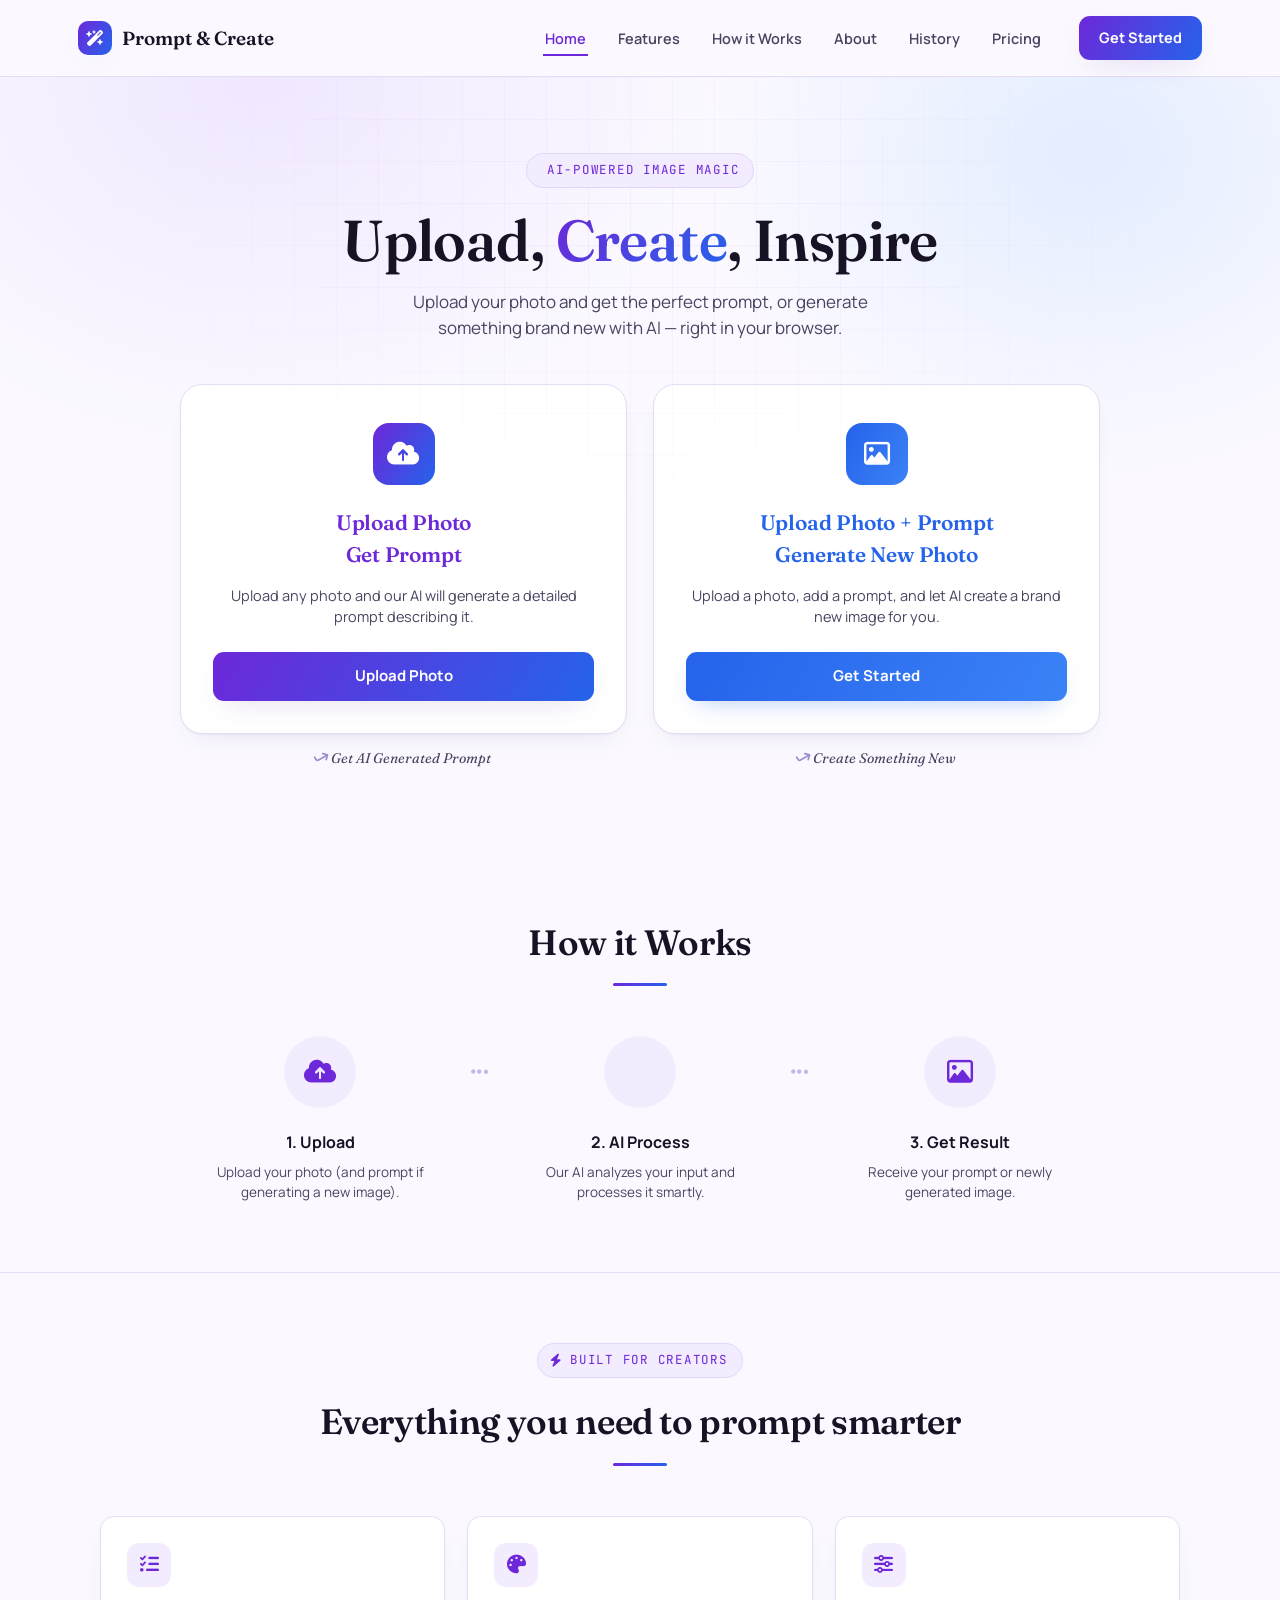
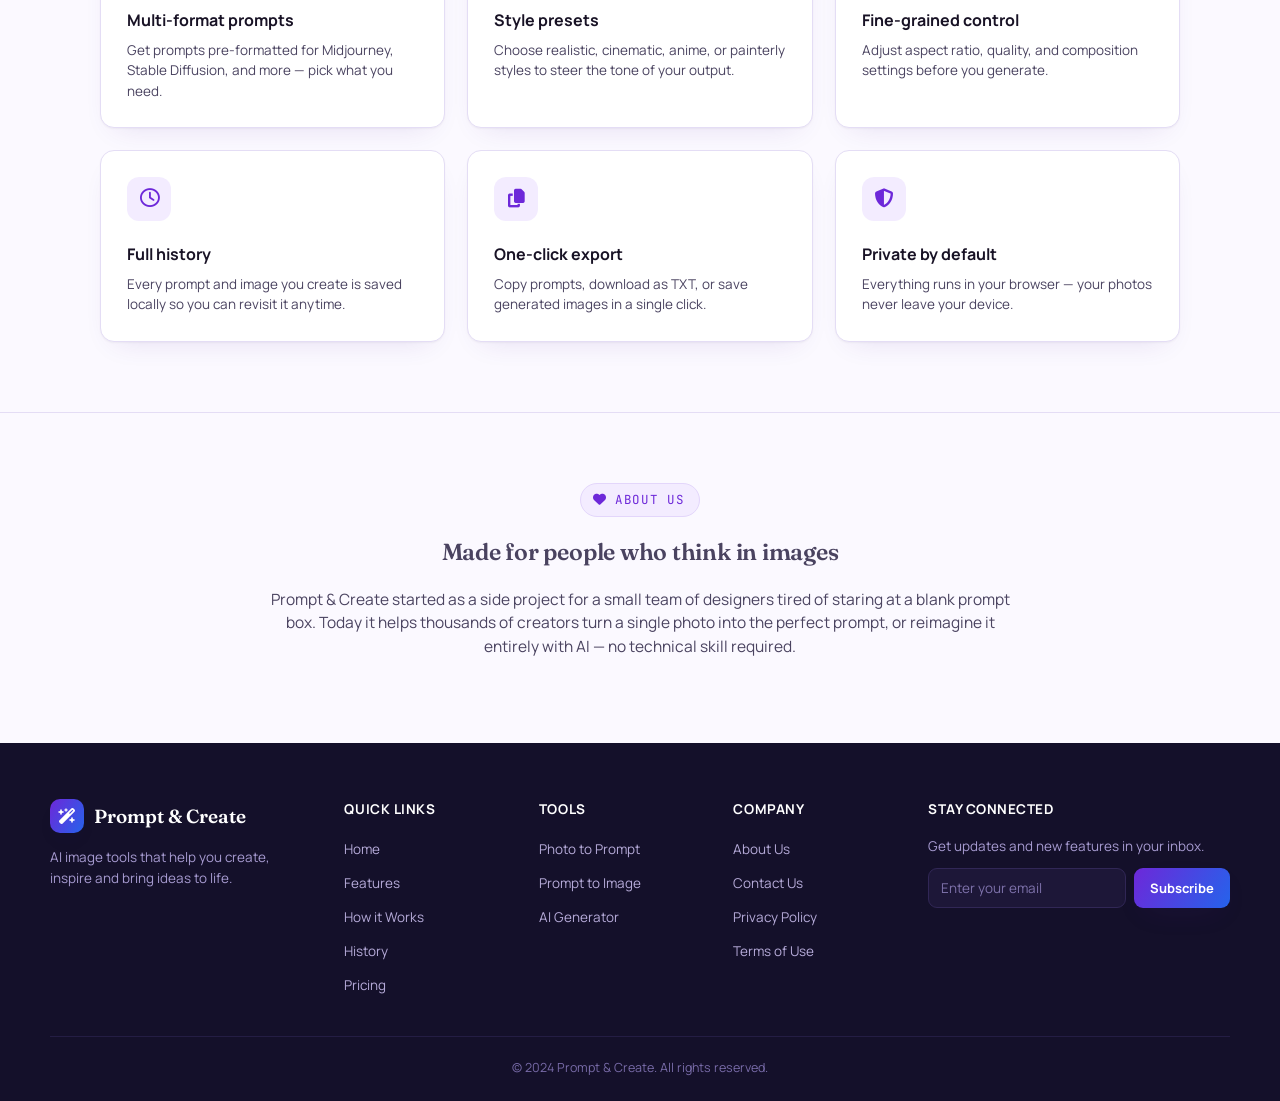
==== index.html @ 04c1732f "Updated website files" ====
<!DOCTYPE html>
<html lang="en">
<head>
<meta charset="UTF-8">
<meta name="viewport" content="width=device-width, initial-scale=1.0">
<title>Prompt & Create — Upload, Create, Inspire</title>
<link rel="preconnect" href="https://fonts.googleapis.com">
<link href="https://fonts.googleapis.com/css2?family=Fraunces:wght@500;600;700&family=Manrope:wght@500;600;700;800&family=JetBrains+Mono:wght@500&display=swap" rel="stylesheet">
<link rel="stylesheet" href="https://cdnjs.cloudflare.com/ajax/libs/font-awesome/6.5.1/css/all.min.css">
<link rel="stylesheet" href="styles.css">
</head>
<body>

<nav class="nav">
  <div class="nav-inner" id="navInner">
    <a href="index.html" class="brand"><span class="brand-mark"><i class="fa-solid fa-wand-magic-sparkles"></i></span>Prompt & Create</a>
    <ul class="nav-links">
      <li><a href="index.html" class="active">Home</a></li>
      <li><a href="index.html#features">Features</a></li>
      <li><a href="index.html#how">How it Works</a></li>
      <li><a href="index.html#about">About</a></li>
      <li><a href="history.html">History</a></li>
      <li><a href="pricing.html">Pricing</a></li>
    </ul>
    <a href="index.html" class="btn btn-primary">Get Started</a>
    <button class="menu-toggle" id="menuToggle" aria-label="Toggle menu"><i class="fa-solid fa-bars"></i></button>
  </div>
</nav>

<header class="hero">
  <div class="hero-inner">
    <span class="eyebrow"><i class="fa-solid fa-sparkles spark"></i> AI‑Powered Image Magic</span>
    <h1>Upload, <span class="text-grad">Create</span>, Inspire</h1>
    <p class="lead">Upload your photo and get the perfect prompt, or generate something brand new with AI — right in your browser.</p>
  </div>

  <div class="option-grid">
    <div class="option-card violet">
      <div class="option-icon violet"><i class="fa-solid fa-cloud-arrow-up"></i></div>
      <h3>Upload Photo<br>Get Prompt</h3>
      <p>Upload any photo and our AI will generate a detailed prompt describing it.</p>
      <a href="photo-to-prompt.html" class="btn btn-primary">Upload Photo</a>
    </div>
    <div class="option-card blue">
      <div class="option-icon blue"><i class="fa-regular fa-image"></i></div>
      <h3>Upload Photo + Prompt<br>Generate New Photo</h3>
      <p>Upload a photo, add a prompt, and let AI create a brand new image for you.</p>
      <a href="prompt-to-image.html" class="btn btn-blue">Get Started</a>
    </div>
  </div>
  <div class="option-grid" style="margin-top:0;">
    <p class="option-tag"><i class="fa-solid fa-arrow-turn-up" style="transform:rotate(60deg); color:#9b8fce;"></i> Get AI Generated Prompt</p>
    <p class="option-tag"><i class="fa-solid fa-arrow-turn-up" style="transform:rotate(60deg); color:#9b8fce;"></i> Create Something New</p>
  </div>
</header>

<section class="section" id="how">
  <div class="section-title">
    <h2>How it Works</h2>
    <div class="rule"></div>
  </div>
  <div class="steps">
    <div class="step">
      <div class="step-icon"><i class="fa-solid fa-cloud-arrow-up"></i></div>
      <h4>1. Upload</h4>
      <p>Upload your photo (and prompt if generating a new image).</p>
    </div>
    <div class="step-link"><i class="fa-solid fa-ellipsis"></i></div>
    <div class="step">
      <div class="step-icon"><i class="fa-solid fa-sparkles"></i></div>
      <h4>2. AI Process</h4>
      <p>Our AI analyzes your input and processes it smartly.</p>
    </div>
    <div class="step-link"><i class="fa-solid fa-ellipsis"></i></div>
    <div class="step">
      <div class="step-icon"><i class="fa-regular fa-image"></i></div>
      <h4>3. Get Result</h4>
      <p>Receive your prompt or newly generated image.</p>
    </div>
  </div>
</section>

<section class="section" id="features" style="background:#fbf9ff; border-top:1px solid var(--line); border-bottom:1px solid var(--line);">
  <div class="section-title">
    <span class="eyebrow"><i class="fa-solid fa-bolt spark"></i> Built for creators</span>
    <h2 style="margin-top:18px;">Everything you need to prompt smarter</h2>
    <div class="rule"></div>
  </div>
  <div class="feature-grid">
    <div class="feature-card">
      <div class="icon"><i class="fa-solid fa-list-check"></i></div>
      <h4>Multi‑format prompts</h4>
      <p>Get prompts pre‑formatted for Midjourney, Stable Diffusion, and more — pick what you need.</p>
    </div>
    <div class="feature-card">
      <div class="icon"><i class="fa-solid fa-palette"></i></div>
      <h4>Style presets</h4>
      <p>Choose realistic, cinematic, anime, or painterly styles to steer the tone of your output.</p>
    </div>
    <div class="feature-card">
      <div class="icon"><i class="fa-solid fa-sliders"></i></div>
      <h4>Fine‑grained control</h4>
      <p>Adjust aspect ratio, quality, and composition settings before you generate.</p>
    </div>
    <div class="feature-card">
      <div class="icon"><i class="fa-regular fa-clock"></i></div>
      <h4>Full history</h4>
      <p>Every prompt and image you create is saved locally so you can revisit it anytime.</p>
    </div>
    <div class="feature-card">
      <div class="icon"><i class="fa-solid fa-copy"></i></div>
      <h4>One‑click export</h4>
      <p>Copy prompts, download as TXT, or save generated images in a single click.</p>
    </div>
    <div class="feature-card">
      <div class="icon"><i class="fa-solid fa-shield-halved"></i></div>
      <h4>Private by default</h4>
      <p>Everything runs in your browser — your photos never leave your device.</p>
    </div>
  </div>
</section>

<section class="section" id="about">
  <div class="about-wrap">
    <span class="eyebrow"><i class="fa-solid fa-heart spark"></i> About us</span>
    <h2 style="margin-top:18px;">Made for people who think in images</h2>
    <p>Prompt & Create started as a side project for a small team of designers tired of staring at a blank prompt box. Today it helps thousands of creators turn a single photo into the perfect prompt, or reimagine it entirely with AI — no technical skill required.</p>
  </div>
</section>

<footer class="site-footer">
  <div class="footer-grid">
    <div class="footer-brand">
      <a href="index.html" class="brand"><span class="brand-mark"><i class="fa-solid fa-wand-magic-sparkles"></i></span>Prompt & Create</a>
      <p>AI image tools that help you create, inspire and bring ideas to life.</p>
    </div>
    <div>
      <h5>Quick Links</h5>
      <ul>
        <li><a href="index.html" class="footlink">Home</a></li>
        <li><a href="index.html#features" class="footlink">Features</a></li>
        <li><a href="index.html#how" class="footlink">How it Works</a></li>
        <li><a href="history.html" class="footlink">History</a></li>
        <li><a href="pricing.html" class="footlink">Pricing</a></li>
      </ul>
    </div>
    <div>
      <h5>Tools</h5>
      <ul>
        <li><a href="photo-to-prompt.html" class="footlink">Photo to Prompt</a></li>
        <li><a href="prompt-to-image.html" class="footlink">Prompt to Image</a></li>
        <li><a href="#" class="footlink" data-soon="AI Generator">AI Generator</a></li>
      </ul>
    </div>
    <div>
      <h5>Company</h5>
      <ul>
        <li><a href="index.html#about" class="footlink">About Us</a></li>
        <li><a href="#" class="footlink" id="contactUsLink">Contact Us</a></li>
        <li><a href="#" class="footlink" data-soon="Privacy Policy">Privacy Policy</a></li>
        <li><a href="#" class="footlink" data-soon="Terms of Use">Terms of Use</a></li>
      </ul>
    </div>
    <div>
      <h5>Stay Connected</h5>
      <p style="font-size:13.5px; color:#a79bd1; margin-bottom:12px;">Get updates and new features in your inbox.</p>
      <form class="subscribe-row" id="subscribeForm">
        <input type="email" placeholder="Enter your email" required>
        <button type="submit" class="btn btn-primary btn-sm">Subscribe</button>
      </form>
    </div>
  </div>
  <div class="footer-bottom">&copy; 2024 Prompt & Create. All rights reserved.</div>
</footer>

<div class="toast" id="toast"><i class="fa-solid fa-circle-check ic"></i><span id="toastMsg">Done</span></div>

<script src="script.js"></script>
</body>
</html>
---- styles.css ----
/* ============================================
   PromptLens — built by Anurag Mishra
   github.com/anurag2882 | linkedin.com/in/anuragmishra27
   Licensed under the MIT License
   ============================================ */

/* ============================================
   Prompt & Create — design tokens
   ============================================ */
:root {
  --ink: #181225;
  --ink-soft: #4a4360;
  --mist: #efe9fb;
  --paper: #fbf9ff;
  --violet: #6d28d9;
  --violet-bright: #8b5cf6;
  --blue: #2563eb;
  --blue-bright: #3b82f6;
  --line: #e4ddf5;
  --good: #15803d;
  --good-bg: #ecfdf3;

  --grad-brand: linear-gradient(120deg, var(--violet) 0%, var(--blue) 100%);
  --grad-glow: radial-gradient(60% 80% at 20% 0%, #f0e7ff 0%, rgba(240,231,255,0) 60%),
               radial-gradient(50% 70% at 85% 10%, #e3edff 0%, rgba(227,237,255,0) 60%);

  --font-display: "Fraunces", "Iowan Old Style", serif;
  --font-body: "Manrope", -apple-system, BlinkMacSystemFont, "Segoe UI", sans-serif;
  --font-mono: "JetBrains Mono", ui-monospace, SFMono-Regular, monospace;

  --radius-lg: 22px;
  --radius-md: 14px;
  --radius-sm: 9px;
  --shadow-soft: 0 10px 30px -12px rgba(76, 29, 149, 0.18);
  --shadow-card: 0 1px 2px rgba(24,18,37,0.04), 0 12px 28px -16px rgba(76,29,149,0.16);
}

* { box-sizing: border-box; }
html { scroll-behavior: smooth; }

body {
  margin: 0;
  font-family: var(--font-body);
  color: var(--ink);
  background: var(--paper);
  -webkit-font-smoothing: antialiased;
  line-height: 1.5;
}

a { color: inherit; text-decoration: none; }
img { max-width: 100%; display: block; }
button { font-family: inherit; cursor: pointer; }

.container {
  max-width: 1180px;
  margin: 0 auto;
  padding: 0 28px;
}

/* ---------- focus ---------- */
:focus-visible {
  outline: 2.5px solid var(--violet-bright);
  outline-offset: 2px;
  border-radius: 6px;
}

/* ---------- typography helpers ---------- */
.eyebrow {
  display: inline-flex;
  align-items: center;
  gap: 8px;
  font-family: var(--font-mono);
  font-size: 12.5px;
  letter-spacing: 0.06em;
  text-transform: uppercase;
  color: var(--violet);
  background: #f3ecff;
  border: 1px solid #e3d6fb;
  padding: 7px 14px 7px 12px;
  border-radius: 100px;
}
.eyebrow .spark { font-size: 13px; }

h1, h2, h3 { font-family: var(--font-display); font-weight: 600; margin: 0; letter-spacing: -0.01em; }

.text-grad {
  background: var(--grad-brand);
  -webkit-background-clip: text;
  background-clip: text;
  color: transparent;
}

/* ---------- top nav ---------- */
.nav {
  position: sticky;
  top: 0;
  z-index: 50;
  background: rgba(251,249,255,0.86);
  backdrop-filter: blur(10px);
  border-bottom: 1px solid var(--line);
}
.nav-inner {
  max-width: 1180px;
  margin: 0 auto;
  padding: 16px 28px;
  display: flex;
  align-items: center;
  gap: 36px;
}
.brand {
  display: flex;
  align-items: center;
  gap: 10px;
  font-family: var(--font-display);
  font-size: 19px;
  font-weight: 600;
  color: var(--ink);
  margin-right: auto;
}
.brand-mark {
  width: 34px; height: 34px;
  border-radius: 10px;
  background: var(--grad-brand);
  display: grid;
  place-items: center;
  color: white;
  font-size: 16px;
  flex: none;
  box-shadow: var(--shadow-soft);
}
.nav-links {
  display: flex;
  align-items: center;
  gap: 28px;
  list-style: none;
  margin: 0; padding: 0;
}
.nav-links a {
  font-size: 14.5px;
  font-weight: 600;
  color: var(--ink-soft);
  padding: 6px 2px;
  border-bottom: 2px solid transparent;
  transition: color .15s ease, border-color .15s ease;
}
.nav-links a:hover { color: var(--ink); }
.nav-links a.active { color: var(--violet); border-color: var(--violet); }

.btn {
  display: inline-flex;
  align-items: center;
  justify-content: center;
  gap: 8px;
  font-weight: 700;
  font-size: 14.5px;
  border: none;
  border-radius: 11px;
  padding: 11px 20px;
  transition: transform .15s ease, box-shadow .15s ease, opacity .15s ease, filter .15s ease;
}
.btn:active { transform: translateY(1px); }
.btn-primary {
  background: var(--grad-brand);
  color: #fff;
  box-shadow: var(--shadow-soft);
}
.btn-primary:hover { filter: brightness(1.06); box-shadow: 0 14px 32px -10px rgba(76,29,149,0.34); }
.btn-blue { background: linear-gradient(120deg, #2563eb, #3b82f6); color: #fff; box-shadow: 0 10px 26px -12px rgba(37,99,235,0.4); }
.btn-blue:hover { filter: brightness(1.06); }
.btn-ghost {
  background: #fff;
  border: 1px solid var(--line);
  color: var(--ink);
}
.btn-ghost:hover { border-color: #c9b9f0; background: #faf7ff; }
.btn-sm { padding: 8px 14px; font-size: 13.5px; border-radius: 9px; }
.btn:disabled { opacity: .55; cursor: not-allowed; filter: none !important; transform: none !important; }
.btn-full { width: 100%; }

.menu-toggle { display: none; }

/* ---------- hero ---------- */
.hero {
  position: relative;
  text-align: center;
  padding: 76px 28px 64px;
  background: var(--grad-glow);
  overflow: hidden;
}
.hero::before {
  content: "";
  position: absolute;
  inset: 0;
  background-image:
    linear-gradient(rgba(109,40,217,0.05) 1px, transparent 1px),
    linear-gradient(90deg, rgba(109,40,217,0.05) 1px, transparent 1px);
  background-size: 42px 42px;
  -webkit-mask-image: radial-gradient(60% 60% at 50% 20%, black, transparent 75%);
  mask-image: radial-gradient(60% 60% at 50% 20%, black, transparent 75%);
  pointer-events: none;
}
.hero-inner { position: relative; max-width: 760px; margin: 0 auto; }
.hero h1 {
  font-size: clamp(2.4rem, 5vw, 3.6rem);
  line-height: 1.06;
  margin: 22px 0 18px;
}
.hero p.lead {
  font-size: 17px;
  color: var(--ink-soft);
  max-width: 540px;
  margin: 0 auto 44px;
}

/* breadcrumb for tool pages */
.crumb {
  font-size: 13.5px;
  color: var(--ink-soft);
  margin-bottom: 18px;
  display: flex;
  gap: 6px;
  justify-content: center;
}
.crumb a { color: var(--violet); font-weight: 600; }

/* ---------- option cards (home) ---------- */
.option-grid {
  display: grid;
  grid-template-columns: 1fr 1fr;
  gap: 26px;
  max-width: 920px;
  margin: 0 auto;
  text-align: left;
}
.option-card {
  background: #fff;
  border: 1px solid var(--line);
  border-radius: var(--radius-lg);
  padding: 38px 32px 32px;
  text-align: center;
  box-shadow: var(--shadow-card);
  transition: transform .2s ease, box-shadow .2s ease;
}
.option-card:hover { transform: translateY(-4px); box-shadow: 0 20px 40px -18px rgba(76,29,149,0.28); }
.option-icon {
  width: 62px; height: 62px;
  border-radius: 16px;
  display: grid; place-items: center;
  margin: 0 auto 22px;
  font-size: 26px;
  color: #fff;
}
.option-icon.violet { background: var(--grad-brand); }
.option-icon.blue { background: linear-gradient(120deg,#2563eb,#3b82f6); }
.option-card h3 { font-size: 21px; margin-bottom: 10px; }
.option-card.violet h3 { color: var(--violet); }
.option-card.blue h3 { color: var(--blue); }
.option-card p { color: var(--ink-soft); font-size: 14.5px; margin-bottom: 24px; }
.option-card .btn { width: 100%; padding: 13px; font-size: 15px; }
.option-tag {
  text-align: center;
  margin-top: 14px;
  font-family: var(--font-display);
  font-style: italic;
  color: var(--ink-soft);
  font-size: 14px;
}

/* ---------- how it works ---------- */
.section { padding: 70px 28px; }
.section-title { text-align: center; margin-bottom: 50px; }
.section-title h2 { font-size: clamp(1.7rem,3vw,2.2rem); }
.section-title .rule {
  width: 54px; height: 3px; background: var(--grad-brand);
  margin: 14px auto 0; border-radius: 2px;
}

.steps {
  display: flex;
  justify-content: center;
  align-items: flex-start;
  gap: 0;
  max-width: 920px;
  margin: 0 auto;
  flex-wrap: wrap;
}
.step { width: 230px; text-align: center; position: relative; }
.step-icon {
  width: 72px; height: 72px;
  border-radius: 50%;
  display: grid; place-items: center;
  margin: 0 auto 18px;
  font-size: 26px;
}
.step:nth-child(1) .step-icon, .step:nth-child(5) .step-icon { background: #f3ecff; color: var(--violet); }
.step:nth-child(3) .step-icon { background: #f3ecff; color: var(--violet); }
.step h4 { font-size: 16px; margin-bottom: 8px; font-family: var(--font-body); font-weight: 700; }
.step p { font-size: 13.5px; color: var(--ink-soft); margin: 0; padding: 0 6px; }
.step-link {
  flex: none;
  width: 90px;
  height: 72px;
  display: flex;
  align-items: center;
  justify-content: center;
  color: #c4b7e8;
  font-size: 20px;
}
@media (max-width: 760px) { .step-link { display: none; } }

/* features grid (used on home) */
.feature-grid {
  display: grid;
  grid-template-columns: repeat(3, 1fr);
  gap: 22px;
  max-width: 1080px;
  margin: 0 auto;
}
.feature-card {
  background: #fff;
  border: 1px solid var(--line);
  border-radius: var(--radius-md);
  padding: 26px;
  box-shadow: var(--shadow-card);
}
.feature-card .icon {
  width: 44px; height: 44px;
  border-radius: 12px;
  background: #f3ecff;
  color: var(--violet);
  display: grid; place-items: center;
  font-size: 19px;
  margin-bottom: 16px;
}
.feature-card h4 { font-size: 16px; margin-bottom: 8px; font-family: var(--font-body); font-weight: 700; }
.feature-card p { font-size: 13.5px; color: var(--ink-soft); margin: 0; }

/* about */
.about-wrap {
  max-width: 760px;
  margin: 0 auto;
  text-align: center;
  color: var(--ink-soft);
  font-size: 15.5px;
}
.about-wrap h2 { margin-bottom: 18px; }

/* ---------- footer ---------- */
.site-footer {
  background: #14102a;
  color: #cdc4e8;
  padding: 56px 28px 24px;
}
.footer-grid {
  max-width: 1180px;
  margin: 0 auto;
  display: grid;
  grid-template-columns: 1.6fr 1fr 1fr 1fr 1.4fr;
  gap: 28px;
}
.footer-brand .brand { color: #fff; margin-bottom: 14px; }
.footer-brand p { font-size: 13.5px; color: #a79bd1; max-width: 240px; }
.footer-socials { display: flex; gap: 12px; margin-top: 18px; }
.footer-socials a {
  width: 34px; height: 34px;
  border-radius: 50%;
  background: #211a3f;
  display: grid; place-items: center;
  color: #cdc4e8;
  font-size: 14px;
  transition: background .15s ease, color .15s ease;
}
.footer-socials a:hover { background: var(--grad-brand); color: #fff; }
.site-footer h5 { font-size: 13.5px; text-transform: uppercase; letter-spacing: .04em; color: #fff; margin: 0 0 16px; font-family: var(--font-body); }
.site-footer ul { list-style: none; margin: 0; padding: 0; display: flex; flex-direction: column; gap: 10px; }
.site-footer a.footlink { font-size: 13.5px; color: #b6abd9; transition: color .15s ease; }
.site-footer a.footlink:hover { color: #fff; }
.subscribe-row { display: flex; gap: 8px; margin-top: 4px; }
.subscribe-row input {
  flex: 1;
  min-width: 0;
  background: #1d1738;
  border: 1px solid #312756;
  border-radius: 9px;
  padding: 10px 12px;
  color: #fff;
  font-size: 13.5px;
  font-family: inherit;
}
.subscribe-row input::placeholder { color: #7e72ab; }
.subscribe-row .btn { padding: 10px 16px; font-size: 13px; white-space: nowrap; }
.footer-bottom {
  max-width: 1180px;
  margin: 40px auto 0;
  padding-top: 22px;
  border-top: 1px solid #241d44;
  text-align: center;
  font-size: 12.5px;
  color: #786ba8;
}

/* ===========================================================
   TOOL PAGES (Photo→Prompt, Prompt→Image)
   =========================================================== */
.tool-header { text-align: center; padding: 40px 28px 36px; background: var(--grad-glow); }
.tool-header h1 { font-size: clamp(1.8rem, 3.4vw, 2.5rem); margin: 18px 0 12px; }
.tool-header .arrow { color: var(--violet); margin: 0 6px; }
.tool-header p { color: var(--ink-soft); font-size: 15px; margin: 0; }

.tool-body { max-width: 1180px; margin: -8px auto 70px; padding: 0 28px; }
.tool-grid {
  display: grid;
  grid-template-columns: 1fr 1fr;
  gap: 24px;
  align-items: start;
}
.panel {
  background: #fff;
  border: 1px solid var(--line);
  border-radius: var(--radius-lg);
  padding: 26px;
  box-shadow: var(--shadow-card);
}
.panel-head {
  display: flex;
  align-items: center;
  gap: 10px;
  margin-bottom: 18px;
}
.panel-head .num {
  width: 26px; height: 26px;
  border-radius: 8px;
  background: #f3ecff;
  color: var(--violet);
  display: grid; place-items: center;
  font-size: 13px;
}
.panel-head h3 { font-size: 15.5px; font-family: var(--font-body); font-weight: 800; flex: 1; }
.status-pill {
  font-size: 12px;
  font-weight: 700;
  padding: 5px 11px;
  border-radius: 100px;
  background: #f2f2f2;
  color: #777;
  display: inline-flex;
  align-items: center;
  gap: 5px;
}
.status-pill.ready { background: var(--good-bg); color: var(--good); }

/* dropzone */
.dropzone {
  border: 2px dashed #d6c6f7;
  border-radius: var(--radius-md);
  background: #fbf8ff;
  padding: 44px 20px;
  text-align: center;
  cursor: pointer;
  transition: border-color .15s ease, background .15s ease;
  position: relative;
}
.dropzone.drag { border-color: var(--violet); background: #f4edff; }
.dropzone .dz-icon { font-size: 30px; color: var(--violet); margin-bottom: 14px; }
.dropzone p.dz-main { font-weight: 700; font-size: 15px; margin: 0 0 4px; }
.dropzone p.dz-or { font-size: 12px; color: #b5a8d8; margin: 8px 0; text-transform: uppercase; letter-spacing: .05em; }
.dropzone p.dz-hint { font-size: 12px; color: var(--ink-soft); margin: 12px 0 0; }
.dropzone input[type=file] { display: none; }

.preview-wrap { margin-top: 16px; position: relative; border-radius: var(--radius-md); overflow: hidden; border: 1px solid var(--line); }
.preview-wrap img { width: 100%; max-height: 280px; object-fit: cover; display: block; }
.preview-remove {
  position: absolute; top: 10px; right: 10px;
  width: 28px; height: 28px;
  border-radius: 50%;
  border: none;
  background: rgba(20,16,40,0.65);
  color: #fff;
  font-size: 14px;
  display: grid; place-items: center;
}

.opt-label { font-size: 13.5px; font-weight: 700; margin: 22px 0 12px; color: var(--ink); }
.check-grid { display: grid; grid-template-columns: 1fr 1fr; gap: 12px 18px; }
.check-row { display: flex; align-items: center; gap: 9px; font-size: 14px; color: var(--ink); }
.check-row input { width: 17px; height: 17px; accent-color: var(--violet); }

.select-field {
  width: 100%;
  padding: 11px 12px;
  border-radius: 10px;
  border: 1px solid var(--line);
  background: #fff url('data:image/svg+xml;utf8,<svg xmlns="http://www.w3.org/2000/svg" width="14" height="14" fill="%236d28d9" viewBox="0 0 16 16"><path d="M8 11 3 6h10z"/></svg>') no-repeat right 12px center;
  appearance: none;
  font-family: inherit;
  font-size: 14px;
  color: var(--ink);
}

.textarea-field {
  width: 100%;
  min-height: 120px;
  resize: vertical;
  border: 1px solid var(--line);
  border-radius: 10px;
  padding: 12px 14px;
  font-family: inherit;
  font-size: 14px;
  color: var(--ink);
  background: #fff;
}
.textarea-field::placeholder { color: #b3a8d0; }
.char-count { text-align: right; font-size: 11.5px; color: #b3a8d0; margin-top: 6px; }

.prompt-result {
  border: 1px solid var(--line);
  border-radius: var(--radius-md);
  padding: 18px;
  background: #fbf9ff;
  font-size: 14px;
  line-height: 1.7;
  color: var(--ink);
  min-height: 120px;
  white-space: pre-wrap;
}
.result-actions { display: flex; gap: 10px; margin-top: 16px; flex-wrap: wrap; }
.result-actions .btn { flex: 1; min-width: 140px; }

.tip-box {
  margin-top: 16px;
  display: flex;
  gap: 10px;
  align-items: flex-start;
  background: #eef4ff;
  border: 1px solid #d8e6ff;
  border-radius: 12px;
  padding: 13px 15px;
  font-size: 13px;
  color: #2c4a86;
}
.tip-box .ic { font-size: 15px; }

.empty-state {
  min-height: 220px;
  display: flex;
  flex-direction: column;
  align-items: center;
  justify-content: center;
  text-align: center;
  color: #b3a8d0;
  gap: 10px;
}
.empty-state .ic { font-size: 30px; }

/* loading shimmer */
.loading-bar {
  height: 6px;
  border-radius: 4px;
  background: #ece4fb;
  overflow: hidden;
  margin: 18px 0 4px;
}
.loading-bar span {
  display: block;
  height: 100%;
  width: 40%;
  background: var(--grad-brand);
  border-radius: 4px;
  animation: load-sweep 1.1s ease-in-out infinite;
}
@keyframes load-sweep {
  0% { transform: translateX(-100%); }
  100% { transform: translateX(350%); }
}
.loading-label { font-size: 13px; color: var(--ink-soft); text-align: center; margin-top: 6px; }

/* aspect ratio + style chips */
.chip-row { display: flex; gap: 8px; flex-wrap: wrap; }
.chip {
  border: 1px solid var(--line);
  background: #fff;
  border-radius: 9px;
  padding: 8px 14px;
  font-size: 13.5px;
  font-weight: 700;
  color: var(--ink-soft);
}
.chip.active { border-color: var(--violet); color: var(--violet); background: #f6f0ff; }

.field-row { display: grid; grid-template-columns: repeat(3,1fr); gap: 18px; margin-top: 8px; }
.field-row .field-block label { font-size: 12.5px; font-weight: 700; display: block; margin-bottom: 8px; color: var(--ink-soft); text-transform: uppercase; letter-spacing: .03em; }

.toggle-row { display: flex; align-items: center; justify-content: space-between; gap: 10px; }
.toggle-list { display: flex; flex-direction: column; gap: 16px; margin-top: 16px; }
.toggle-label { font-size: 13.5px; font-weight: 700; display: flex; align-items: center; gap: 6px; }
.toggle-label .info { color: #b3a8d0; font-size: 12px; cursor: help; }

.switch { position: relative; width: 42px; height: 24px; flex: none; }
.switch input { opacity: 0; width: 0; height: 0; }
.switch .track {
  position: absolute; inset: 0; background: #e1d8f5; border-radius: 100px; transition: background .15s ease;
}
.switch .track::before {
  content: ""; position: absolute; width: 18px; height: 18px; left: 3px; top: 3px;
  background: #fff; border-radius: 50%; transition: transform .15s ease;
  box-shadow: 0 1px 3px rgba(0,0,0,0.25);
}
.switch input:checked + .track { background: var(--grad-brand); }
.switch input:checked + .track::before { transform: translateX(18px); }

.result-panel { margin-top: 22px; }
.result-compare {
  display: grid;
  grid-template-columns: 1fr 50px 1fr;
  align-items: center;
  gap: 12px;
}
.compare-col { text-align: center; }
.compare-col span.label { font-size: 12px; font-weight: 700; color: var(--ink-soft); display: flex; align-items: center; justify-content: center; gap: 6px; margin-bottom: 10px; }
.compare-img-box {
  border-radius: 12px;
  border: 1px solid var(--line);
  overflow: hidden;
  aspect-ratio: 1/1;
  display: flex;
  align-items: center;
  justify-content: center;
  background: #fbf9ff;
}
.compare-img-box img { width: 100%; height: 100%; object-fit: cover; }
.compare-arrow {
  width: 38px; height: 38px;
  border-radius: 50%;
  background: #fff;
  border: 1px solid var(--line);
  display: grid; place-items: center;
  margin: 0 auto;
  color: var(--violet);
}
.compare-img-box.placeholder { flex-direction: column; gap: 8px; color: #c3b6e8; font-size: 13px; }
.compare-img-box.placeholder .ic { font-size: 24px; }

/* history page */
.history-table {
  width: 100%;
  border-collapse: collapse;
  background: #fff;
  border: 1px solid var(--line);
  border-radius: var(--radius-md);
  overflow: hidden;
}
.history-table th, .history-table td {
  text-align: left;
  padding: 14px 16px;
  font-size: 13.5px;
  border-bottom: 1px solid var(--line);
}
.history-table th { background: #f8f5ff; color: var(--ink-soft); text-transform: uppercase; font-size: 11.5px; letter-spacing: .04em; }
.history-table tr:last-child td { border-bottom: none; }
.history-thumb { width: 46px; height: 46px; border-radius: 8px; object-fit: cover; background: #eee; }
.tag-pill { font-size: 11.5px; font-weight: 700; padding: 4px 10px; border-radius: 100px; }
.tag-pill.prompt { background: #f3ecff; color: var(--violet); }
.tag-pill.image { background: #eaf1ff; color: var(--blue); }
.icon-btn { background: none; border: none; color: var(--ink-soft); font-size: 15px; padding: 6px; border-radius: 7px; }
.icon-btn:hover { background: #f3ecff; color: var(--violet); }
.empty-history { text-align: center; padding: 60px 20px; color: var(--ink-soft); }

/* pricing */
.pricing-grid { display: grid; grid-template-columns: repeat(3,1fr); gap: 22px; max-width: 1000px; margin: 0 auto; }
.price-card { background: #fff; border: 1px solid var(--line); border-radius: var(--radius-lg); padding: 32px 26px; box-shadow: var(--shadow-card); position: relative; }
.price-card.featured { border: 2px solid var(--violet); transform: translateY(-8px); }
.price-card .badge { position: absolute; top: -13px; left: 50%; transform: translateX(-50%); background: var(--grad-brand); color: #fff; font-size: 11.5px; font-weight: 700; padding: 5px 14px; border-radius: 100px; }
.price-card h3 { font-size: 17px; margin-bottom: 6px; }
.price-card .price { font-family: var(--font-display); font-size: 2.2rem; margin: 10px 0; }
.price-card .price span { font-size: 14px; font-family: var(--font-body); color: var(--ink-soft); font-weight: 600; }
.price-card ul { list-style: none; padding: 0; margin: 22px 0 26px; display: flex; flex-direction: column; gap: 11px; font-size: 13.5px; color: var(--ink-soft); }
.price-card ul li::before { content: "✓ "; color: var(--violet); font-weight: 800; }

/* contact modal */
.modal-overlay {
  position: fixed;
  inset: 0;
  background: rgba(20, 16, 40, 0.55);
  backdrop-filter: blur(3px);
  display: flex;
  align-items: center;
  justify-content: center;
  z-index: 300;
  opacity: 0;
  pointer-events: none;
  transition: opacity .2s ease;
  padding: 20px;
}
.modal-overlay.show { opacity: 1; pointer-events: auto; }
.modal-card {
  background: #fff;
  border-radius: var(--radius-lg);
  width: 100%;
  max-width: 380px;
  padding: 30px 28px 26px;
  box-shadow: 0 30px 60px -20px rgba(20,16,40,0.45);
  position: relative;
  transform: translateY(14px) scale(.98);
  transition: transform .2s ease;
}
.modal-overlay.show .modal-card { transform: translateY(0) scale(1); }
.modal-close {
  position: absolute; top: 16px; right: 16px;
  width: 30px; height: 30px;
  border-radius: 50%;
  border: none;
  background: #f3ecff;
  color: var(--violet);
  display: grid; place-items: center;
  font-size: 13px;
}
.modal-card h3 { font-family: var(--font-display); font-size: 20px; margin-bottom: 6px; }
.modal-card .sub { font-size: 13.5px; color: var(--ink-soft); margin-bottom: 22px; }
.contact-list { display: flex; flex-direction: column; gap: 10px; }
.contact-row {
  display: flex;
  align-items: center;
  gap: 13px;
  padding: 12px 14px;
  border: 1px solid var(--line);
  border-radius: 12px;
  transition: border-color .15s ease, background .15s ease;
}
.contact-row:hover { border-color: #c9b9f0; background: #faf7ff; }
.contact-row .ic {
  width: 38px; height: 38px;
  border-radius: 10px;
  background: #f3ecff;
  color: var(--violet);
  display: grid; place-items: center;
  font-size: 16px;
  flex: none;
}
.contact-row .meta { flex: 1; min-width: 0; }
.contact-row .meta .label { font-size: 11.5px; text-transform: uppercase; letter-spacing: .03em; color: var(--ink-soft); font-weight: 700; }
.contact-row .meta .value { font-size: 13.5px; font-weight: 700; color: var(--ink); white-space: nowrap; overflow: hidden; text-overflow: ellipsis; }
.contact-row .copy-ic { color: #b3a8d0; font-size: 13px; flex: none; }
.contact-row .copy-ic:hover { color: var(--violet); }

/* toast */
.toast {
  position: fixed;
  bottom: 26px;
  left: 50%;
  transform: translateX(-50%) translateY(20px);
  background: #181225;
  color: #fff;
  padding: 13px 20px;
  border-radius: 11px;
  font-size: 13.5px;
  font-weight: 600;
  display: flex;
  align-items: center;
  gap: 9px;
  box-shadow: 0 16px 36px -10px rgba(0,0,0,0.4);
  opacity: 0;
  pointer-events: none;
  transition: opacity .25s ease, transform .25s ease;
  z-index: 200;
}
.toast.show { opacity: 1; transform: translateX(-50%) translateY(0); pointer-events: auto; }
.toast .ic { color: #8b5cf6; }

/* ---------- responsive ---------- */
@media (max-width: 920px) {
  .tool-grid, .option-grid { grid-template-columns: 1fr; }
  .feature-grid { grid-template-columns: 1fr 1fr; }
  .footer-grid { grid-template-columns: 1fr 1fr; }
  .pricing-grid { grid-template-columns: 1fr; }
  .price-card.featured { transform: none; }
  .result-compare { grid-template-columns: 1fr; }
  .compare-arrow { transform: rotate(90deg); }
}
@media (max-width: 680px) {
  .nav-links { display: none; }
  .menu-toggle {
    display: grid;
    place-items: center;
    width: 38px; height: 38px;
    border: 1px solid var(--line);
    border-radius: 9px;
    background: #fff;
    font-size: 15px;
  }
  .nav-inner.menu-open .nav-links {
    display: flex;
    position: absolute;
    top: 64px; left: 0; right: 0;
    background: #fff;
    flex-direction: column;
    padding: 18px 28px;
    border-bottom: 1px solid var(--line);
    gap: 16px;
  }
  .feature-grid { grid-template-columns: 1fr; }
  .check-grid { grid-template-columns: 1fr; }
  .field-row { grid-template-columns: 1fr; }
}
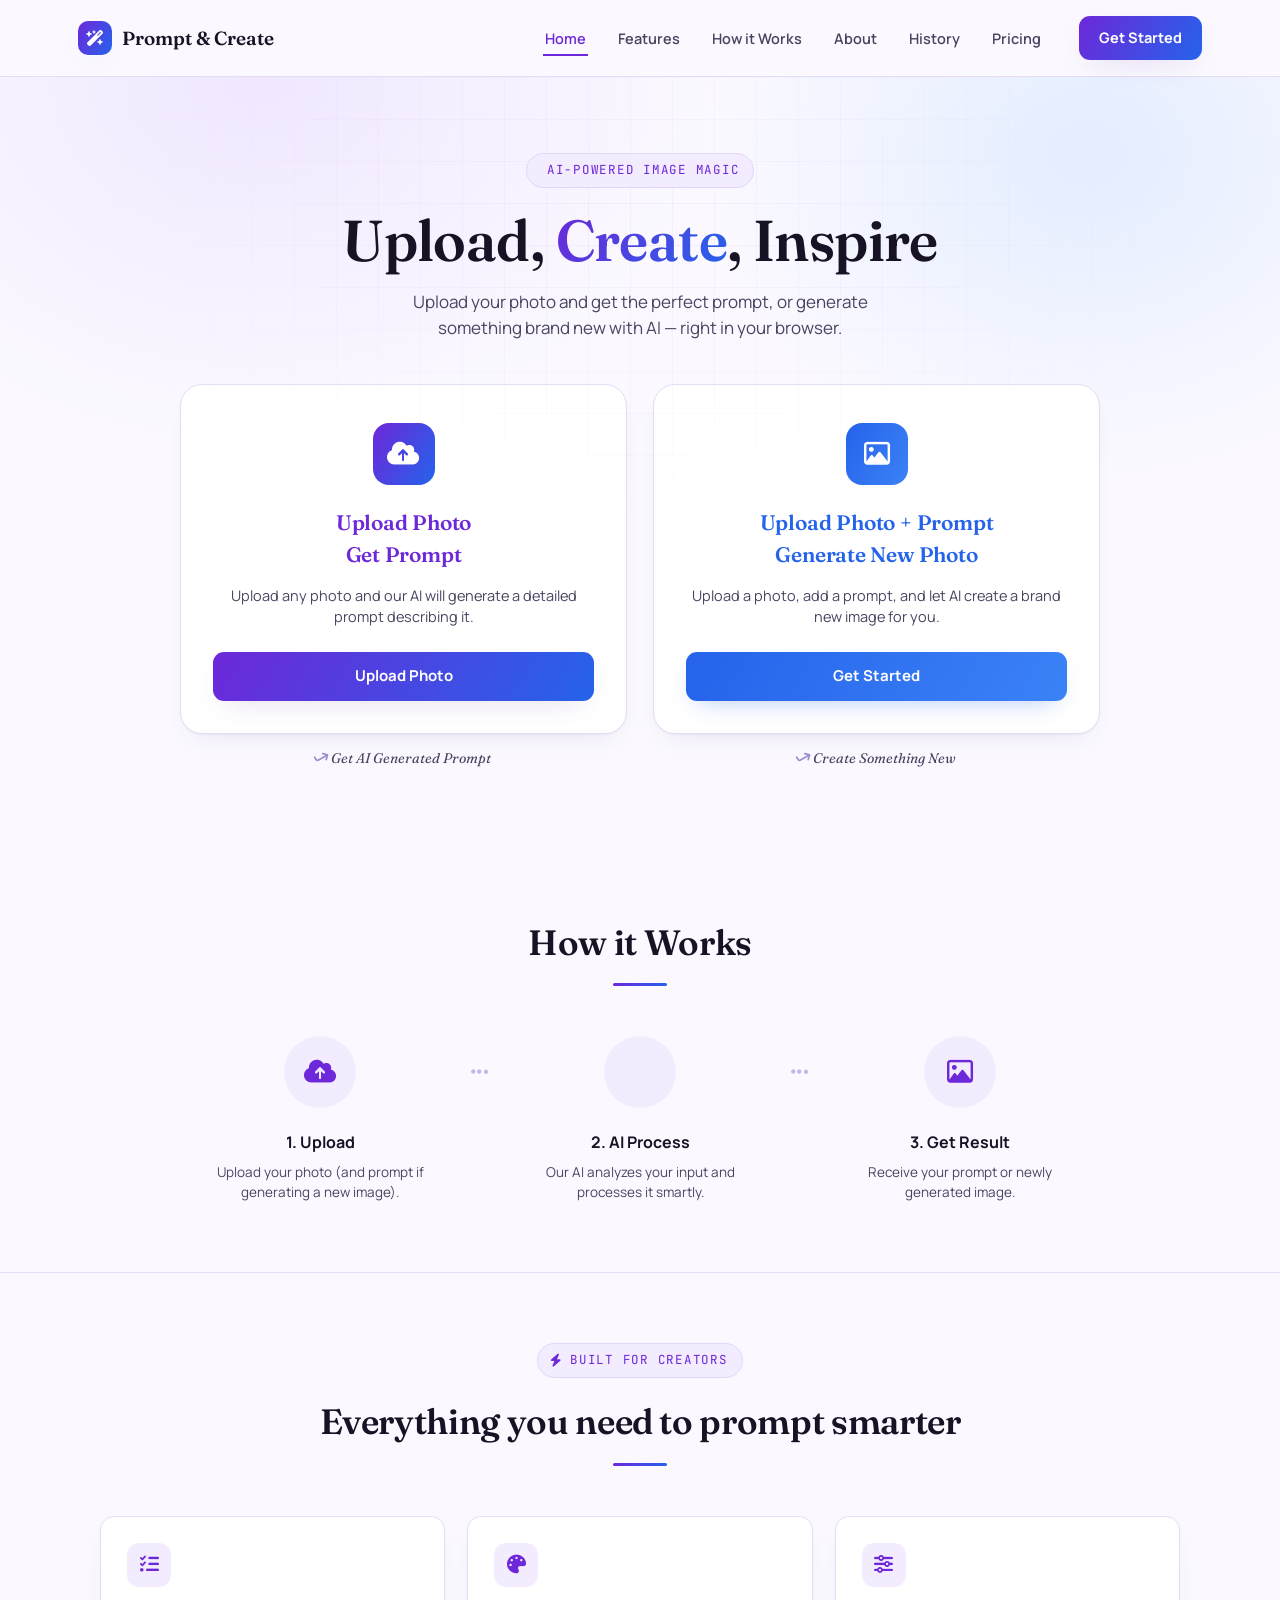
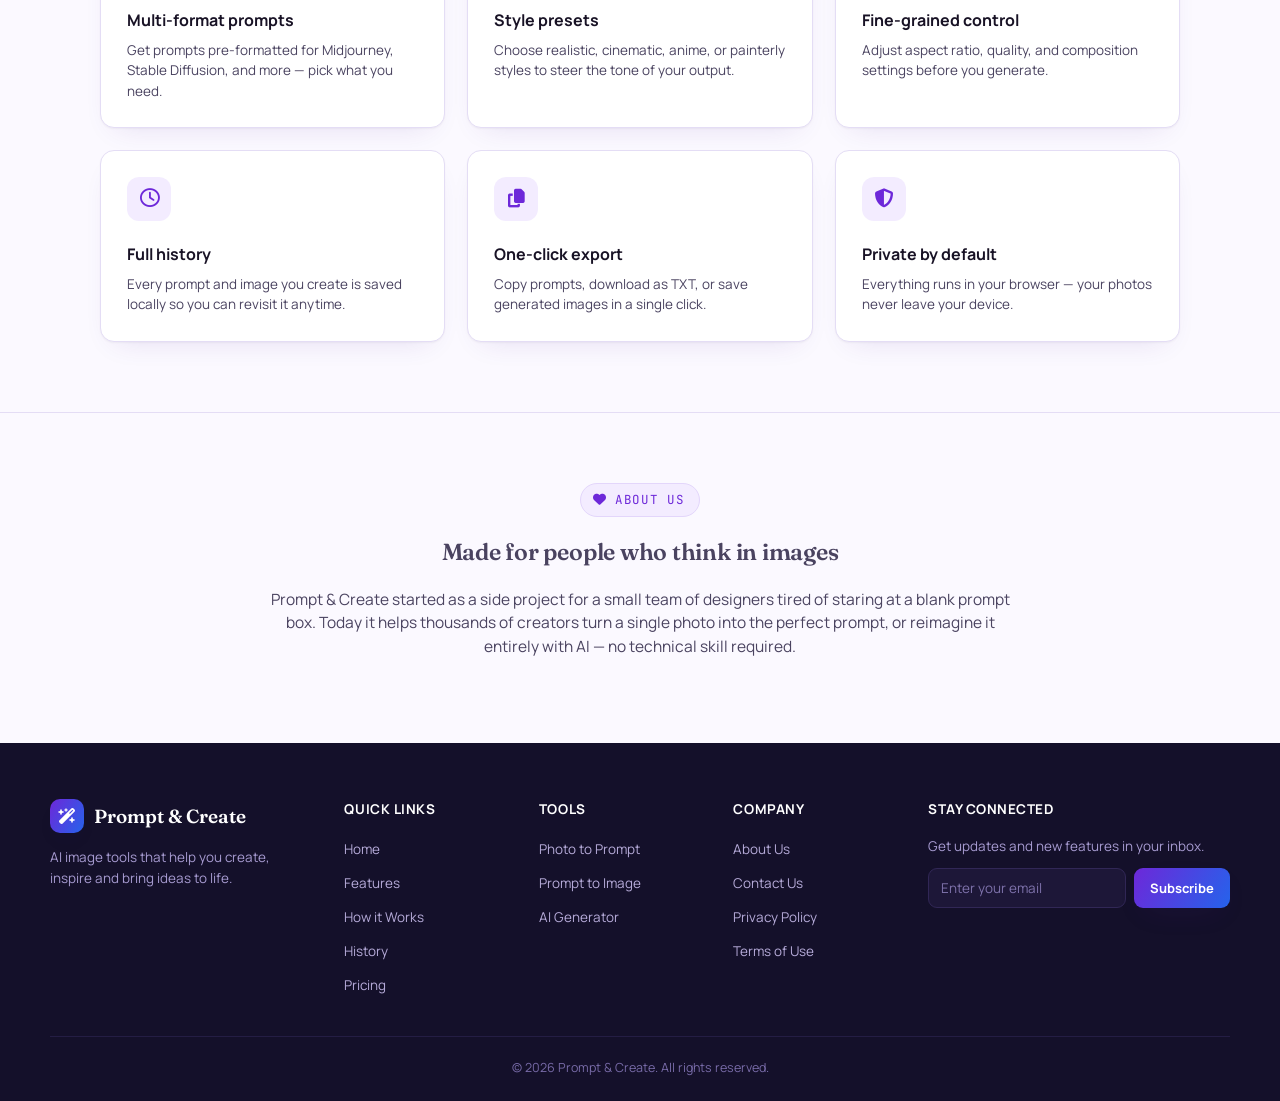
==== commit f8f7e260: "Edited minor mistakes" ====
--- a/index.html
+++ b/index.html
@@ -170,7 +170,7 @@
       </form>
     </div>
   </div>
-  <div class="footer-bottom">&copy; 2024 Prompt & Create. All rights reserved.</div>
+  <div class="footer-bottom">&copy; 2026 Prompt & Create. All rights reserved.</div>
 </footer>
 
 <div class="toast" id="toast"><i class="fa-solid fa-circle-check ic"></i><span id="toastMsg">Done</span></div>
